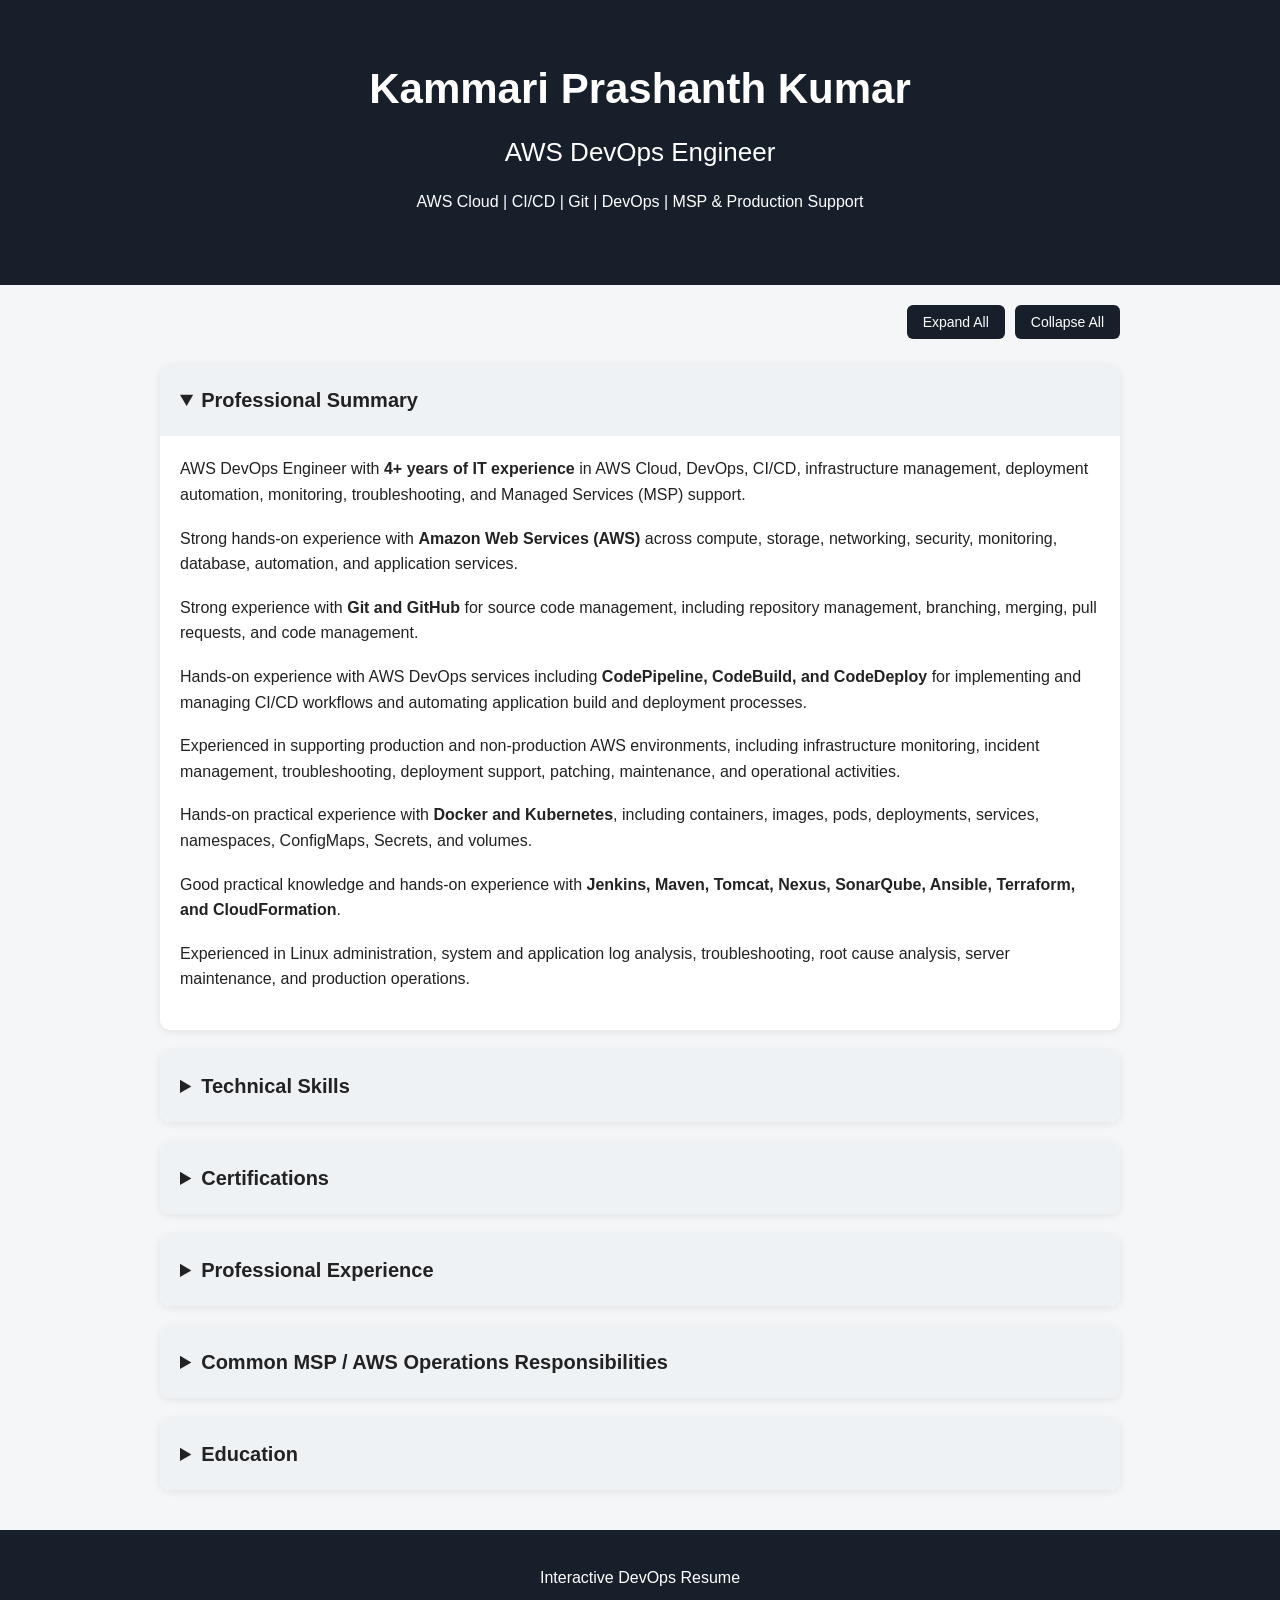
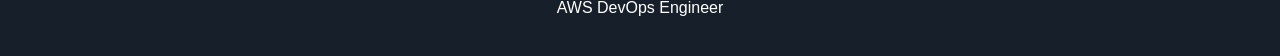
==== devops-resume/index.html @ a6c0169f "prashanth resume" ====
<!DOCTYPE html>
<html lang="en">

<head>

    <meta charset="UTF-8">

    <meta name="viewport" content="width=device-width, initial-scale=1.0">

    <title>Prashanth Kumar - AWS DevOps Engineer</title>

    <link rel="stylesheet" href="css/style.css">

</head>


<body>


    <!-- ========================================= -->
    <!-- HEADER -->
    <!-- ========================================= -->

    <header>

        <div class="header-content">

            <h1>Kammari Prashanth Kumar</h1>

            <h2>AWS DevOps Engineer</h2>

            <p>
                AWS Cloud | CI/CD | Git | DevOps | MSP & Production Support
            </p>

        </div>

    </header>



    <!-- ========================================= -->
    <!-- EXPAND / COLLAPSE CONTROL -->
    <!-- ========================================= -->

    <div class="expand-control">

        <button id="expandAllButton">
            Expand All
        </button>

        <button id="collapseAllButton">
            Collapse All
        </button>

    </div>



    <!-- ========================================= -->
    <!-- MAIN CONTENT -->
    <!-- ========================================= -->

    <main>


        <!-- ========================================= -->
        <!-- PROFESSIONAL SUMMARY -->
        <!-- ========================================= -->

        <section class="resume-section">

            <details open>

                <summary>Professional Summary</summary>

                <div class="section-content">

                    <p>
                        AWS DevOps Engineer with <strong>4+ years of IT experience</strong>
                        in AWS Cloud, DevOps, CI/CD, infrastructure management,
                        deployment automation, monitoring, troubleshooting,
                        and Managed Services (MSP) support.
                    </p>

                    <p>
                        Strong hands-on experience with
                        <strong>Amazon Web Services (AWS)</strong> across compute,
                        storage, networking, security, monitoring, database,
                        automation, and application services.
                    </p>

                    <p>
                        Strong experience with <strong>Git and GitHub</strong>
                        for source code management, including repository
                        management, branching, merging, pull requests,
                        and code management.
                    </p>

                    <p>
                        Hands-on experience with AWS DevOps services including
                        <strong>CodePipeline, CodeBuild, and CodeDeploy</strong>
                        for implementing and managing CI/CD workflows and
                        automating application build and deployment processes.
                    </p>

                    <p>
                        Experienced in supporting production and non-production
                        AWS environments, including infrastructure monitoring,
                        incident management, troubleshooting, deployment support,
                        patching, maintenance, and operational activities.
                    </p>

                    <p>
                        Hands-on practical experience with
                        <strong>Docker and Kubernetes</strong>, including containers,
                        images, pods, deployments, services, namespaces,
                        ConfigMaps, Secrets, and volumes.
                    </p>

                    <p>
                        Good practical knowledge and hands-on experience with
                        <strong>Jenkins, Maven, Tomcat, Nexus, SonarQube,
                        Ansible, Terraform, and CloudFormation</strong>.
                    </p>

                    <p>
                        Experienced in Linux administration, system and
                        application log analysis, troubleshooting,
                        root cause analysis, server maintenance,
                        and production operations.
                    </p>

                </div>

            </details>

        </section>



        <!-- ========================================= -->
        <!-- TECHNICAL SKILLS -->
        <!-- ========================================= -->

        <section class="resume-section">

            <details>

                <summary>Technical Skills</summary>

                <div class="section-content">


                    <!-- AWS -->

                    <details>

                        <summary>AWS Cloud</summary>

                        <ul>

                            <li>EC2</li>
                            <li>S3</li>
                            <li>VPC</li>
                            <li>IAM</li>
                            <li>RDS</li>
                            <li>EBS</li>
                            <li>ELB / ALB</li>
                            <li>Auto Scaling</li>
                            <li>Route 53</li>
                            <li>CloudFront</li>
                            <li>Lambda</li>
                            <li>CloudWatch</li>
                            <li>CloudTrail</li>
                            <li>SNS</li>
                            <li>SQS</li>
                            <li>Systems Manager (SSM)</li>
                            <li>AWS Config</li>
                            <li>Security Hub</li>
                            <li>GuardDuty</li>
                            <li>WAF</li>
                            <li>Athena</li>
                            <li>ECS</li>
                            <li>CloudFormation</li>

                        </ul>

                    </details>



                    <!-- SOURCE CONTROL -->

                    <details>

                        <summary>Version Control</summary>

                        <ul>

                            <li>Git</li>
                            <li>GitHub</li>

                        </ul>

                    </details>



                    <!-- CI/CD -->

                    <details>

                        <summary>CI/CD & DevOps</summary>

                        <ul>

                            <li>Jenkins</li>
                            <li>AWS CodePipeline</li>
                            <li>AWS CodeBuild</li>
                            <li>AWS CodeDeploy</li>
                            <li>AWS CodeCommit</li>

                        </ul>

                    </details>



                    <!-- BUILD -->

                    <details>

                        <summary>Build & Artifact Management</summary>

                        <ul>

                            <li>Java</li>
                            <li>Maven</li>
                            <li>Nexus Repository</li>
                            <li>SonarQube</li>
                            <li>Apache Tomcat</li>

                        </ul>

                    </details>



                    <!-- CONTAINERS -->

                    <details>

                        <summary>Containerization & Orchestration</summary>

                        <ul>

                            <li>Docker</li>
                            <li>Kubernetes</li>

                        </ul>

                    </details>



                    <!-- IaC -->

                    <details>

                        <summary>Infrastructure as Code</summary>

                        <ul>

                            <li>Terraform</li>
                            <li>AWS CloudFormation</li>

                        </ul>

                    </details>



                    <!-- AUTOMATION -->

                    <details>

                        <summary>Configuration Management & Automation</summary>

                        <ul>

                            <li>Ansible</li>

                        </ul>

                    </details>



                    <!-- MONITORING -->

                    <details>

                        <summary>Monitoring & Logging</summary>

                        <ul>

                            <li>Amazon CloudWatch</li>
                            <li>CloudTrail</li>
                            <li>Athena</li>
                            <li>S3</li>
                            <li>AWS Config</li>
                            <li>Linux System Logs</li>
                            <li>Application Logs</li>
                            <li>Error & Warning Logs</li>

                        </ul>

                    </details>



                    <!-- NETWORKING -->

                    <details>

                        <summary>AWS Networking</summary>

                        <ul>

                            <li>VPC</li>
                            <li>Public / Private Subnets</li>
                            <li>Route Tables</li>
                            <li>Internet Gateway</li>
                            <li>NAT Gateway</li>
                            <li>Security Groups</li>
                            <li>Network ACLs</li>
                            <li>Load Balancers</li>
                            <li>Route 53</li>
                            <li>DNS</li>

                        </ul>

                    </details>



                    <!-- SECURITY -->

                    <details>

                        <summary>AWS Security</summary>

                        <ul>

                            <li>IAM</li>
                            <li>IAM Roles</li>
                            <li>IAM Policies</li>
                            <li>Security Groups</li>
                            <li>AWS Security Hub</li>
                            <li>GuardDuty</li>
                            <li>CloudTrail</li>
                            <li>AWS Config</li>
                            <li>WAF</li>

                        </ul>

                    </details>



                    <!-- OS -->

                    <details>

                        <summary>Operating Systems</summary>

                        <ul>

                            <li>Linux</li>
                            <li>Amazon Linux</li>
                            <li>Ubuntu</li>
                            <li>Windows</li>

                        </ul>

                    </details>


                </div>

            </details>

        </section>



        <!-- ========================================= -->
        <!-- CERTIFICATIONS -->
        <!-- ========================================= -->

        <section class="resume-section">

            <details>

                <summary>Certifications</summary>

                <div class="section-content certification-container">


                    <!-- AWS SAA -->

                    <div class="certificate">

                        <h3>
                            AWS Certified Solutions Architect – Associate
                        </h3>

                        <img
                            src="images/certifications/aws-saa.png"
                            alt="AWS Certified Solutions Architect Associate Certificate"
                        >

                    </div>



                    <!-- CLOUD PRACTITIONER -->

                    <div class="certificate">

                        <h3>
                            AWS Certified Cloud Practitioner
                        </h3>

                        <img
                            src="images/certifications/aws-cloud-practitioner.png"
                            alt="AWS Certified Cloud Practitioner Certificate"
                        >

                    </div>



                    <!-- AI PRACTITIONER -->

                    <div class="certificate">

                        <h3>
                            AWS Certified AI Practitioner
                        </h3>

                        <img
                            src="images/certifications/aws-ai-practitioner.png"
                            alt="AWS Certified AI Practitioner Certificate"
                        >

                    </div>



                    <!-- SYSOPS -->

                    <div class="certificate">

                        <h3>
                            AWS Certified SysOps Administrator – Associate
                        </h3>

                        <img
                            src="images/certifications/aws-sysops-administrator-associate.png"
                            alt="AWS Certified SysOps Administrator Associate Certificate"
                        >

                    </div>



                    <!-- DEVELOPER -->

                    <div class="certificate">

                        <h3>
                            AWS Certified Developer – Associate
                        </h3>

                        <img
                            src="images/certifications/aws-developer-associate.png"
                            alt="AWS Certified Developer Associate Certificate"
                        >

                    </div>


                </div>

            </details>

        </section>



        <!-- ========================================= -->
        <!-- PROFESSIONAL EXPERIENCE -->
        <!-- ========================================= -->

        <section class="resume-section">

            <details>

                <summary>Professional Experience</summary>

                <div class="section-content">



                    <!-- ========================================= -->
                    <!-- NSID -->
                    <!-- ========================================= -->

                    <details>

                        <summary>National Sports ID (NSID)</summary>

                        <div class="project">

                            <h3>
                                AWS DevOps Engineer / MSP Support
                            </h3>

                            <p>
                                <strong>Apr 2023 – Present</strong>
                            </p>

                            <h4>Project Description</h4>

                            <p>
                                National Sports ID (NSID) is a digital sports
                                management and verification platform designed
                                to streamline athlete registration, eligibility
                                verification, team and league management,
                                event registration, scheduling, documentation,
                                and centralized sports administration.
                            </p>


                            <h4>Technologies Used</h4>

                            <div class="technology-list">

                                <span>EC2</span>
                                <span>Load Balancer</span>
                                <span>CloudWatch</span>
                                <span>SNS</span>
                                <span>Slack</span>
                                <span>Opsgenie</span>
                                <span>CodePipeline</span>
                                <span>CodeBuild</span>
                                <span>CodeDeploy</span>
                                <span>RDS</span>
                                <span>ElastiCache</span>
                                <span>WAF</span>
                                <span>IAM</span>
                                <span>Security Hub</span>
                                <span>GuardDuty</span>
                                <span>CloudTrail</span>
                                <span>Pritunl VPN</span>

                            </div>


                            <h4>Responsibilities</h4>

                            <ul>

                                <li>
                                    Manage and support EC2-based production
                                    and non-production environments supporting
                                    the NSID application.
                                </li>

                                <li>
                                    Manage and troubleshoot Load Balancers,
                                    backend connectivity, target health,
                                    access logs, and application traffic.
                                </li>

                                <li>
                                    Monitor AWS infrastructure and application
                                    health using Amazon CloudWatch, including
                                    metrics, logs, alarms, and events.
                                </li>

                                <li>
                                    Configure Amazon SNS notifications for
                                    infrastructure and application alerts and
                                    integrate alert notifications with Slack
                                    and Opsgenie.
                                </li>

                                <li>
                                    Design, maintain, and troubleshoot CI/CD
                                    pipelines using AWS CodePipeline,
                                    CodeBuild, and CodeDeploy.
                                </li>

                                <li>
                                    Troubleshoot build and deployment failures
                                    across the CI/CD pipeline.
                                </li>

                                <li>
                                    Support and maintain Amazon RDS and
                                    ElastiCache environments.
                                </li>

                                <li>
                                    Manage and support AWS WAF configurations
                                    to protect application endpoints.
                                </li>

                                <li>
                                    Use Pritunl VPN to securely access private
                                    AWS infrastructure.
                                </li>

                                <li>
                                    Perform root cause analysis for infrastructure
                                    and application incidents.
                                </li>

                                <li>
                                    Analyze system logs, application logs,
                                    Load Balancer access logs and CloudWatch logs.
                                </li>

                                <li>
                                    Perform server maintenance, filesystem
                                    management, disk utilization checks,
                                    service/process monitoring and log cleanup.
                                </li>

                                <li>
                                    Perform production patching and application
                                    deployment activities.
                                </li>

                                <li>
                                    Manage AWS security services including IAM,
                                    Security Hub, GuardDuty and CloudTrail.
                                </li>

                                <li>
                                    Participate in 24x7/on-call MSP support
                                    handling P1/P2 incidents, service requests
                                    and infrastructure issues.
                                </li>

                            </ul>

                        </div>

                    </details>



                    <!-- ========================================= -->
                    <!-- DELIVERY SOLUTIONS -->
                    <!-- ========================================= -->

                    <details>

                        <summary>Delivery Solutions</summary>

                        <div class="project">

                            <h3>
                                AWS DevOps / MSP Support
                            </h3>

                            <p>
                                <strong>Sep 2022 – Present</strong>
                            </p>

                            <h4>Project Description</h4>

                            <p>
                                Delivery Solutions is a retail eCommerce
                                platform providing solutions for same-day
                                delivery, curbside pickup, in-store pickup,
                                shipping, and post-purchase experiences.
                            </p>


                            <h4>Technologies Used</h4>

                            <div class="technology-list">

                                <span>ECS</span>
                                <span>EC2</span>
                                <span>Auto Scaling</span>
                                <span>Launch Templates</span>
                                <span>ECS-Optimized AMI</span>
                                <span>Network Load Balancer</span>
                                <span>API Gateway</span>
                                <span>CloudWatch</span>
                                <span>SNS</span>
                                <span>Slack</span>
                                <span>Opsgenie</span>
                                <span>New Relic</span>
                                <span>Jenkins</span>
                                <span>Docker</span>
                                <span>RDS</span>
                                <span>ElastiCache</span>
                                <span>WAF</span>
                                <span>Pritunl VPN</span>

                            </div>


                            <h4>Responsibilities</h4>

                            <ul>

                                <li>
                                    Manage and support Amazon ECS clusters
                                    running on EC2 capacity.
                                </li>

                                <li>
                                    Monitor ECS services, tasks, container
                                    health, EC2 instances and cluster capacity.
                                </li>

                                <li>
                                    Manage EC2 Auto Scaling Groups and
                                    Launch Templates supporting ECS cluster capacity.
                                </li>

                                <li>
                                    Perform manual patching of ECS infrastructure
                                    by obtaining the latest ECS-Optimized AMI
                                    and updating Launch Templates.
                                </li>

                                <li>
                                    Ensure updated ECS-Optimized AMIs include
                                    required versions of New Relic and
                                    CrowdStrike Falcon agents.
                                </li>

                                <li>
                                    Perform controlled instance scaling
                                    activities based on application requirements
                                    and infrastructure capacity.
                                </li>

                                <li>
                                    Safely drain ECS container instances and
                                    services before replacing or patching
                                    underlying EC2 instances.
                                </li>

                                <li>
                                    Monitor Network Load Balancers and troubleshoot
                                    target health, connectivity and traffic issues.
                                </li>

                                <li>
                                    Support API Gateway and troubleshoot API
                                    connectivity and availability issues.
                                </li>

                                <li>
                                    Monitor infrastructure and application metrics
                                    using Amazon CloudWatch.
                                </li>

                                <li>
                                    Configure SNS-based alerts integrated with
                                    Slack and Opsgenie.
                                </li>

                                <li>
                                    Monitor application performance and
                                    infrastructure health using New Relic.
                                </li>

                                <li>
                                    Support CI/CD infrastructure using Jenkins
                                    and Docker.
                                </li>

                                <li>
                                    Support RDS and ElastiCache environments.
                                </li>

                                <li>
                                    Manage and support AWS WAF configurations.
                                </li>

                                <li>
                                    Perform production patching, maintenance,
                                    instance replacement, scaling and ECS
                                    service management.
                                </li>

                                <li>
                                    Participate in 24x7/on-call MSP support
                                    responding to P1/P2 incidents and alerts.
                                </li>

                            </ul>

                        </div>

                    </details>



                    <!-- ========================================= -->
                    <!-- SERVICE CATALOG -->
                    <!-- ========================================= -->

                    <details>

                        <summary>Service Catalog – Internal</summary>

                        <div class="project">

                            <h3>
                                AWS Cloud / DevOps Engineer
                            </h3>

                            <p>
                                <strong>Sep 2022 – Present</strong>
                            </p>

                            <h4>Project Description</h4>

                            <p>
                                Internal AWS service catalog platform used to
                                automate the provisioning of AWS resources as
                                Infrastructure as Code and provide standardized,
                                production-ready environments following
                                organizational best practices and compliance
                                requirements.
                            </p>


                            <h4>Technologies Used</h4>

                            <div class="technology-list">

                                <span>AWS CloudFormation</span>
                                <span>Git</span>
                                <span>AWS</span>
                                <span>Infrastructure as Code</span>

                            </div>


                            <h4>Responsibilities</h4>

                            <ul>

                                <li>
                                    Develop and maintain AWS CloudFormation
                                    templates for provisioning AWS resources.
                                </li>

                                <li>
                                    Create reusable CloudFormation templates
                                    for multiple customer environments.
                                </li>

                                <li>
                                    Analyze customer requirements and modify
                                    CloudFormation templates.
                                </li>

                                <li>
                                    Keep CloudFormation templates updated
                                    with approved configurations.
                                </li>

                                <li>
                                    Perform validation and testing of
                                    CloudFormation templates.
                                </li>

                                <li>
                                    Work with technical leads to test and
                                    review templates.
                                </li>

                                <li>
                                    Share approved CloudFormation templates
                                    with customer teams.
                                </li>

                                <li>
                                    Maintain CloudFormation templates in Git
                                    for version control and collaboration.
                                </li>

                                <li>
                                    Commit and push finalized templates to
                                    the appropriate Git repository.
                                </li>

                            </ul>

                        </div>

                    </details>



                    <!-- ========================================= -->
                    <!-- VANBELKUM -->
                    <!-- ========================================= -->

                    <details>

                        <summary>VanBelkum</summary>

                        <div class="project">

                            <h3>
                                AWS DevOps / MSP Support
                            </h3>

                            <p>
                                <strong>Sep 2022 – Present</strong>
                            </p>

                            <h4>Project Description</h4>

                            <p>
                                AWS customer infrastructure environment
                                consisting of approximately 300–400 standalone
                                EC2 instances, with individual instances
                                supporting separate customer environments.
                                The environment uses CloudFormation for
                                standardized infrastructure provisioning and
                                Ansible for centralized administrative and
                                maintenance activities.
                            </p>


                            <h4>Technologies Used</h4>

                            <div class="technology-list">

                                <span>EC2</span>
                                <span>CloudFormation</span>
                                <span>Ansible</span>
                                <span>IAM</span>
                                <span>CloudWatch</span>
                                <span>SNS</span>
                                <span>Slack</span>
                                <span>Opsgenie</span>
                                <span>Security Hub</span>
                                <span>GuardDuty</span>
                                <span>CloudTrail</span>
                                <span>WireGuard VPN</span>

                            </div>


                            <h4>Responsibilities</h4>

                            <ul>

                                <li>
                                    Manage and support an AWS environment
                                    consisting of approximately 300–400
                                    standalone EC2 instances.
                                </li>

                                <li>
                                    Support customer-specific infrastructure
                                    provisioned using a custom Sangoma
                                    Operating System.
                                </li>

                                <li>
                                    Develop and maintain AWS CloudFormation
                                    templates used by customers to provision
                                    EC2 infrastructure according to
                                    predefined standards.
                                </li>

                                <li>
                                    Work with client teams to understand
                                    infrastructure requirements and update
                                    CloudFormation templates.
                                </li>

                                <li>
                                    Use Ansible to perform administrative and
                                    maintenance tasks across multiple EC2
                                    instances.
                                </li>

                                <li>
                                    Use Ansible to collect common system and
                                    operating system information from multiple
                                    customer instances simultaneously.
                                </li>

                                <li>
                                    Use Ansible for centralized execution of
                                    common operational tasks and manual updates
                                    across multiple customer environments.
                                </li>

                                <li>
                                    Manage customer offboarding activities,
                                    including stopping instances, taking
                                    required backups, releasing Elastic IPs,
                                    removing associated resources and
                                    terminating EC2 instances.
                                </li>

                                <li>
                                    Perform customer re-onboarding and recovery
                                    activities by restoring required resources
                                    and bringing previously offboarded
                                    environments back into service.
                                </li>

                                <li>
                                    Use WireGuard VPN to securely access
                                    customer environments.
                                </li>

                                <li>
                                    Monitor EC2 instances and infrastructure
                                    health and troubleshoot system,
                                    connectivity and operational issues.
                                </li>

                                <li>
                                    Manage AWS security services including
                                    IAM, Security Hub, GuardDuty and CloudTrail.
                                </li>

                                <li>
                                    Monitor AWS infrastructure using CloudWatch
                                    and configure operational alerts through
                                    SNS integrated with Slack and Opsgenie.
                                </li>

                                <li>
                                    Support AWS backup operations and
                                    backup-related activities.
                                </li>

                                <li>
                                    Participate in MSP operations including
                                    incident management, service requests,
                                    infrastructure maintenance and
                                    customer support.
                                </li>

                            </ul>

                        </div>

                    </details>



                    <!-- ========================================= -->
                    <!-- INVISAWear -->
                    <!-- ========================================= -->

                    <details>

                        <summary>InvisaWear</summary>

                        <div class="project">

                            <h3>
                                AWS DevOps / MSP Support
                            </h3>

                            <p>
                                <strong>Sep 2022 – Present</strong>
                            </p>

                            <h4>Project Description</h4>

                            <p>
                                InvisaWear provides smart jewelry and emergency
                                response technology that enables users to alert
                                pre-selected contacts and share location
                                information during emergencies.
                            </p>


                            <h4>Technologies Used</h4>

                            <div class="technology-list">

                                <span>EC2</span>
                                <span>Auto Scaling Groups</span>
                                <span>Load Balancers</span>
                                <span>CloudWatch</span>
                                <span>SNS</span>
                                <span>RDS</span>
                                <span>Pritunl VPN</span>
                                <span>IAM</span>
                                <span>Security Hub</span>
                                <span>GuardDuty</span>
                                <span>CloudTrail</span>

                            </div>


                            <h4>Responsibilities</h4>

                            <ul>

                                <li>
                                    Manage and support EC2-based application
                                    infrastructure across production and
                                    non-production environments.
                                </li>

                                <li>
                                    Manage Auto Scaling Groups and Load Balancers
                                    to support application availability and scalability.
                                </li>

                                <li>
                                    Monitor EC2 instances, Load Balancers,
                                    RDS and other AWS resources using
                                    Amazon CloudWatch.
                                </li>

                                <li>
                                    Configure SNS-based alerts and integrate
                                    operational notifications with Slack
                                    and Opsgenie.
                                </li>

                                <li>
                                    Support RDS infrastructure and troubleshoot
                                    database connectivity and availability
                                    related issues.
                                </li>

                                <li>
                                    Use Pritunl VPN for secure access to
                                    private AWS resources.
                                </li>

                                <li>
                                    Perform server maintenance, patching,
                                    log analysis, filesystem management
                                    and system health checks.
                                </li>

                                <li>
                                    Monitor and troubleshoot infrastructure
                                    and application issues using CloudWatch
                                    metrics and logs.
                                </li>

                                <li>
                                    Manage AWS security services including
                                    IAM, Security Hub, GuardDuty and CloudTrail.
                                </li>

                                <li>
                                    Monitor AWS backup activities and support
                                    backup and recovery operations.
                                </li>

                                <li>
                                    Participate in 24x7/on-call MSP support
                                    and respond to production incidents
                                    and operational alerts.
                                </li>

                            </ul>

                        </div>

                    </details>



                    <!-- ========================================= -->
                    <!-- SPIRE -->
                    <!-- ========================================= -->

                    <details>

                        <summary>Spire</summary>

                        <div class="project">

                            <h3>
                                AWS DevOps / MSP Support
                            </h3>

                            <p>
                                <strong>Sep 2022 – Aug 2023</strong>
                            </p>

                            <h4>Project Description</h4>

                            <p>
                                Spire Health provides technology solutions
                                for continuous respiration monitoring and
                                healthcare-related applications.
                            </p>


                            <h4>Technologies Used</h4>

                            <div class="technology-list">

                                <span>ECS</span>
                                <span>AWS Fargate</span>
                                <span>CloudWatch</span>
                                <span>SNS</span>
                                <span>Slack</span>
                                <span>Opsgenie</span>
                                <span>IAM</span>
                                <span>Security Hub</span>
                                <span>GuardDuty</span>
                                <span>CloudTrail</span>

                            </div>


                            <h4>Responsibilities</h4>

                            <ul>

                                <li>
                                    Support and monitor Amazon ECS workloads
                                    running on AWS Fargate.
                                </li>

                                <li>
                                    Monitor ECS services, tasks, application
                                    health and AWS infrastructure using
                                    Amazon CloudWatch.
                                </li>

                                <li>
                                    Configure and monitor operational alerts
                                    using Amazon SNS integrated with Slack
                                    and Opsgenie.
                                </li>

                                <li>
                                    Troubleshoot ECS service, task, application
                                    and infrastructure-related issues using
                                    CloudWatch logs and ECS events.
                                </li>

                                <li>
                                    Perform log analysis to identify
                                    application errors, warnings and
                                    service-related issues.
                                </li>

                                <li>
                                    Manage AWS security services including
                                    IAM, Security Hub, GuardDuty and CloudTrail.
                                </li>

                                <li>
                                    Monitor AWS backup activities and support
                                    operational backup requirements.
                                </li>

                                <li>
                                    Participate in MSP operations including
                                    incident management, alert handling,
                                    troubleshooting and production support.
                                </li>

                            </ul>

                        </div>

                    </details>


                </div>

            </details>

        </section>



        <!-- ========================================= -->
        <!-- COMMON MSP RESPONSIBILITIES -->
        <!-- ========================================= -->

        <section class="resume-section">

            <details>

                <summary>Common MSP / AWS Operations Responsibilities</summary>

                <div class="section-content">

                    <ul>

                        <li>
                            Monitor customer AWS environments and respond
                            to P1/P2 alerts according to established
                            runbooks and operational procedures.
                        </li>

                        <li>
                            Provide 24x7/on-call production support for
                            AWS infrastructure and application environments.
                        </li>

                        <li>
                            Manage incidents, service requests, changes
                            and operational tasks through Jira.
                        </li>

                        <li>
                            Perform infrastructure and application
                            troubleshooting and conduct root cause analysis.
                        </li>

                        <li>
                            Monitor AWS infrastructure and applications using
                            CloudWatch, SNS alerts, Slack and Opsgenie.
                        </li>

                        <li>
                            Analyze system logs, application logs,
                            access logs and CloudWatch logs.
                        </li>

                        <li>
                            Perform server maintenance, patching,
                            filesystem management, disk utilization checks
                            and log cleanup.
                        </li>

                        <li>
                            Support AWS security and compliance activities
                            using IAM, Security Hub, GuardDuty, CloudTrail
                            and AWS Config.
                        </li>

                        <li>
                            Monitor and support AWS Backup activities.
                        </li>

                        <li>
                            Support AWS cost optimization and infrastructure
                            housekeeping activities.
                        </li>

                        <li>
                            Coordinate with client, development, QA and
                            application teams for infrastructure changes,
                            deployments, incidents and operational requirements.
                        </li>

                    </ul>

                </div>

            </details>

        </section>



        <!-- ========================================= -->
        <!-- EDUCATION -->
        <!-- ========================================= -->

        <section class="resume-section">

            <details>

                <summary>Education</summary>

                <div class="section-content">

                    <h3>
                        Bachelor of Engineering (B.E.) –
                        Mechanical Engineering
                    </h3>

                    <p>
                        CMR Engineering College, Medchal, Hyderabad
                    </p>

                </div>

            </details>

        </section>


    </main>



    <!-- ========================================= -->
    <!-- FOOTER -->
    <!-- ========================================= -->

    <footer>

        <p>
            Interactive DevOps Resume
        </p>

        <p>
            AWS DevOps Engineer
        </p>

    </footer>



    <!-- JAVASCRIPT -->

    <script src="js/script.js"></script>


</body>

</html>
---- devops-resume/css/style.css ----
/* ========================================= */
/* GLOBAL SETTINGS */
/* ========================================= */

* {

    box-sizing: border-box;

}


html {

    scroll-behavior: smooth;

}


body {

    margin: 0;

    font-family: Arial, Helvetica, sans-serif;

    background-color: #f4f6f8;

    color: #222;

    line-height: 1.6;

}


/* ========================================= */
/* HEADER */
/* ========================================= */

header {

    background-color: #17202a;

    color: white;

    padding: 55px 20px;

    text-align: center;

}


.header-content {

    max-width: 1000px;

    margin: auto;

}


header h1 {

    margin: 0;

    font-size: 42px;

}


header h2 {

    margin: 10px 0;

    font-size: 26px;

    font-weight: normal;

}


header p {

    margin-top: 15px;

    font-size: 16px;

}


/* ========================================= */
/* EXPAND / COLLAPSE BUTTON AREA */
/* ========================================= */

.expand-control {

    max-width: 1000px;

    margin: 20px auto 0;

    padding: 0 20px;

    display: flex;

    justify-content: flex-end;

    gap: 10px;

}


.expand-control button {

    border: none;

    background-color: #17202a;

    color: white;

    padding: 9px 16px;

    border-radius: 6px;

    cursor: pointer;

    font-size: 14px;

}


.expand-control button:hover {

    background-color: #34495e;

}


/* ========================================= */
/* MAIN */
/* ========================================= */

main {

    max-width: 1000px;

    margin: 25px auto;

    padding: 0 20px;

}


/* ========================================= */
/* RESUME SECTIONS */
/* ========================================= */

.resume-section {

    background-color: white;

    margin-bottom: 20px;

    border-radius: 10px;

    box-shadow: 0 2px 8px rgba(0, 0, 0, 0.08);

    overflow: hidden;

}


/* ========================================= */
/* DETAILS */
/* ========================================= */

details {

    width: 100%;

}


summary {

    cursor: pointer;

    padding: 20px;

    font-size: 20px;

    font-weight: bold;

    background-color: #eef2f5;

    list-style-position: inside;

}


summary:hover {

    background-color: #e2e8ed;

}


/* ========================================= */
/* CONTENT */
/* ========================================= */

.section-content {

    padding: 20px;

}


.section-content p {

    margin-top: 0;

    margin-bottom: 18px;

}


/* ========================================= */
/* NESTED DETAILS */
/* ========================================= */

.section-content details {

    margin-bottom: 12px;

    border: 1px solid #ddd;

    border-radius: 7px;

    overflow: hidden;

}


.section-content details summary {

    background-color: #f8f9fa;

    font-size: 17px;

    padding: 14px 16px;

}


.section-content details summary:hover {

    background-color: #edf1f4;

}


/* ========================================= */
/* LISTS */
/* ========================================= */

ul {

    padding-left: 25px;

}


li {

    margin-bottom: 9px;

}


/* ========================================= */
/* PROJECT */
/* ========================================= */

.project {

    padding: 18px;

}


.project h3 {

    margin-top: 0;

    color: #17202a;

}


.project h4 {

    margin-top: 25px;

    margin-bottom: 10px;

    color: #34495e;

}


/* ========================================= */
/* TECHNOLOGY TAGS */
/* ========================================= */

.technology-list {

    display: flex;

    flex-wrap: wrap;

    gap: 9px;

}


.technology-list span {

    background-color: #e8f0fe;

    padding: 6px 12px;

    border-radius: 20px;

    font-size: 14px;

    border: 1px solid #d5e2f5;

}


/* ========================================= */
/* CERTIFICATIONS */
/* ========================================= */

.certification-container {

    display: grid;

    grid-template-columns: repeat(2, 1fr);

    gap: 30px;

}


.certificate {

    text-align: center;

    border: 1px solid #ddd;

    border-radius: 10px;

    padding: 15px;

    background-color: #fafafa;

}


.certificate h3 {

    min-height: 55px;

    font-size: 17px;

}


.certificate img {

    width: 100%;

    max-width: 450px;

    border: 1px solid #ddd;

    border-radius: 8px;

    cursor: pointer;

    transition: transform 0.2s;

}


.certificate img:hover {

    transform: scale(1.02);

}


/* ========================================= */
/* FOOTER */
/* ========================================= */

footer {

    text-align: center;

    padding: 30px;

    background-color: #17202a;

    color: white;

    margin-top: 40px;

}


footer p {

    margin: 5px;

}


/* ========================================= */
/* MOBILE */
/* ========================================= */

@media (max-width: 700px) {


    header {

        padding: 40px 15px;

    }


    header h1 {

        font-size: 30px;

    }


    header h2 {

        font-size: 20px;

    }


    main {

        padding: 0 12px;

    }


    .expand-control {

        padding: 0 12px;

    }


    .expand-control button {

        font-size: 12px;

        padding: 8px 12px;

    }


    .certification-container {

        grid-template-columns: 1fr;

    }


    .certificate h3 {

        min-height: auto;

    }


}
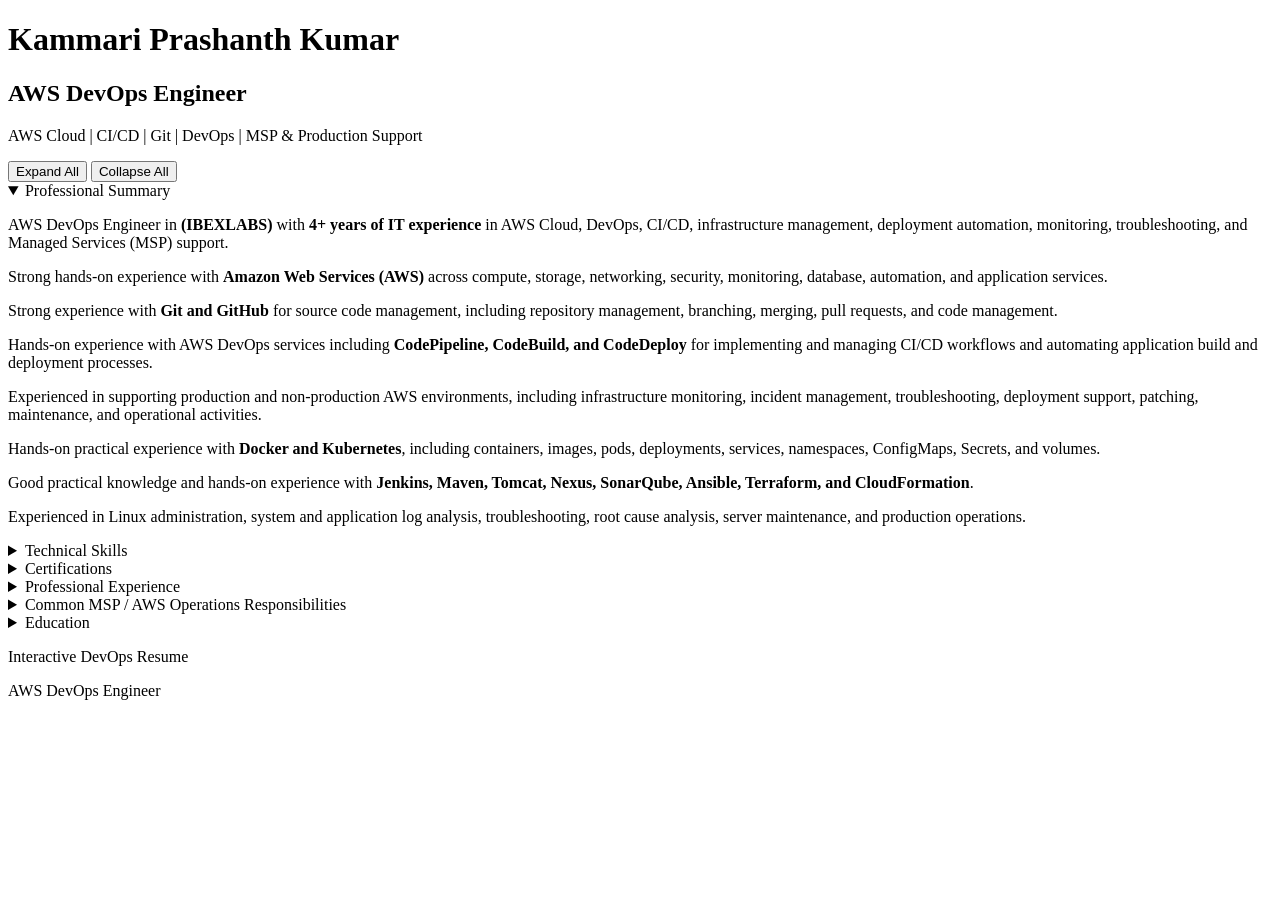
==== commit a0460972: "Update resume with IBEXLABS organization" ====
--- a/devops-resume/index.html
+++ b/devops-resume/index.html
@@ -77,7 +77,7 @@
                 <div class="section-content">
 
                     <p>
-                        AWS DevOps Engineer with <strong>4+ years of IT experience</strong>
+                        AWS DevOps Engineer in <strong>(IBEXLABS)</strong> with <strong>4+ years of IT experience</strong>
                         in AWS Cloud, DevOps, CI/CD, infrastructure management,
                         deployment automation, monitoring, troubleshooting,
                         and Managed Services (MSP) support.
@@ -513,6 +513,26 @@
                 <div class="section-content">
 
 
+                    <!-- ========================================= -->
+                    <!-- ORGANIZATION -->
+                    <!-- ========================================= -->
+
+                    <div class="organization-header">
+
+                        <h3>Organization:- IBEXLABS</h3>
+
+                        <p>
+                            <strong>Role:- AWS DevOps Engineer | Mar 2022 – Present</strong>
+                        </p>
+
+                        <p>
+                            <strong>Key Projects:</strong>
+                            National Sports ID (NSID), Delivery Solutions,
+                            Service Catalog, VanBelkum, InvisaWear, Spire
+                        </p>
+
+                    </div>
+
 
                     <!-- ========================================= -->
                     <!-- NSID -->
